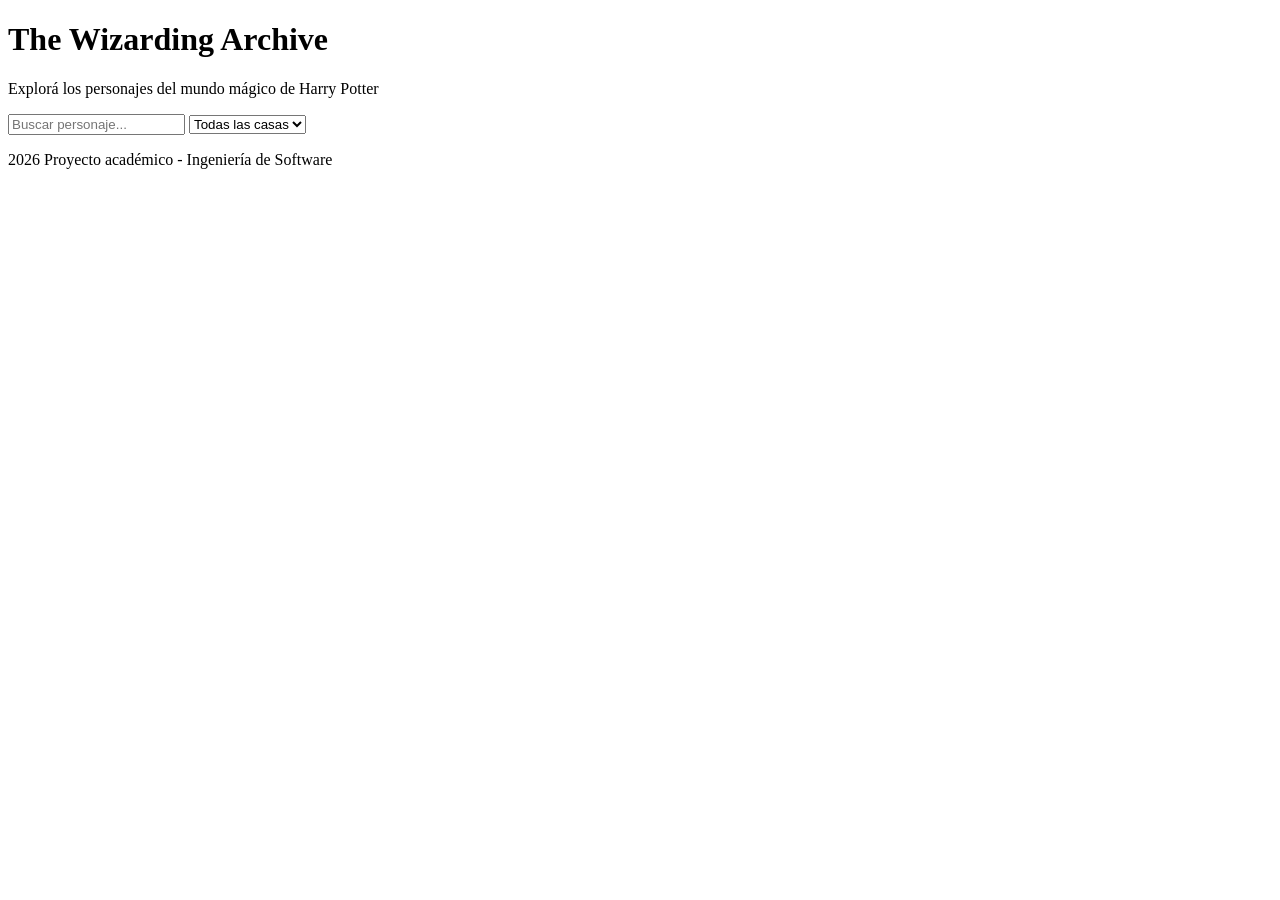
==== index.html @ 2169b999 "Crear estructura inicial del proyecto" ====
<!DOCTYPE html>
<html lang="es">
<head>
    <meta charset="UTF-8">
    <meta name="viewport" content="width=device-width, initial-scale=1.0">
    <title>The Wizarding Archive</title>

    <link rel="stylesheet" href="css/styles.css">
</head>
<body>
    <header>
        <h1>The Wizarding Archive</h1>
        <p>Explorá los personajes del mundo mágico de Harry Potter</p>
    </header>

    <main>
        <section class="filters">
            <input
                type="text"
                id="searchInput"
                placeholder="Buscar personaje..."
            >
            <select id="houseFilter">
                <option value="">Todas las casas</option>
                <option value="Gryffindor">Gryffindor</option>
                <option value="Hufflepuff">Hufflepuff</option>
                <option value="Ravenclaw">Ravenclaw</option>
                <option value="Slytherin">Slytherin</option>
            </select>
        </section>

        <section id="charactersContainer">
            <!-- Los personajes se insertarán aquí -->
        </section>
    </main>

    <footer>
        <p>2026 Proyecto académico - Ingeniería de Software</p>
    </footer>

    <script src="js/script.js"></script>
</body>
</html>
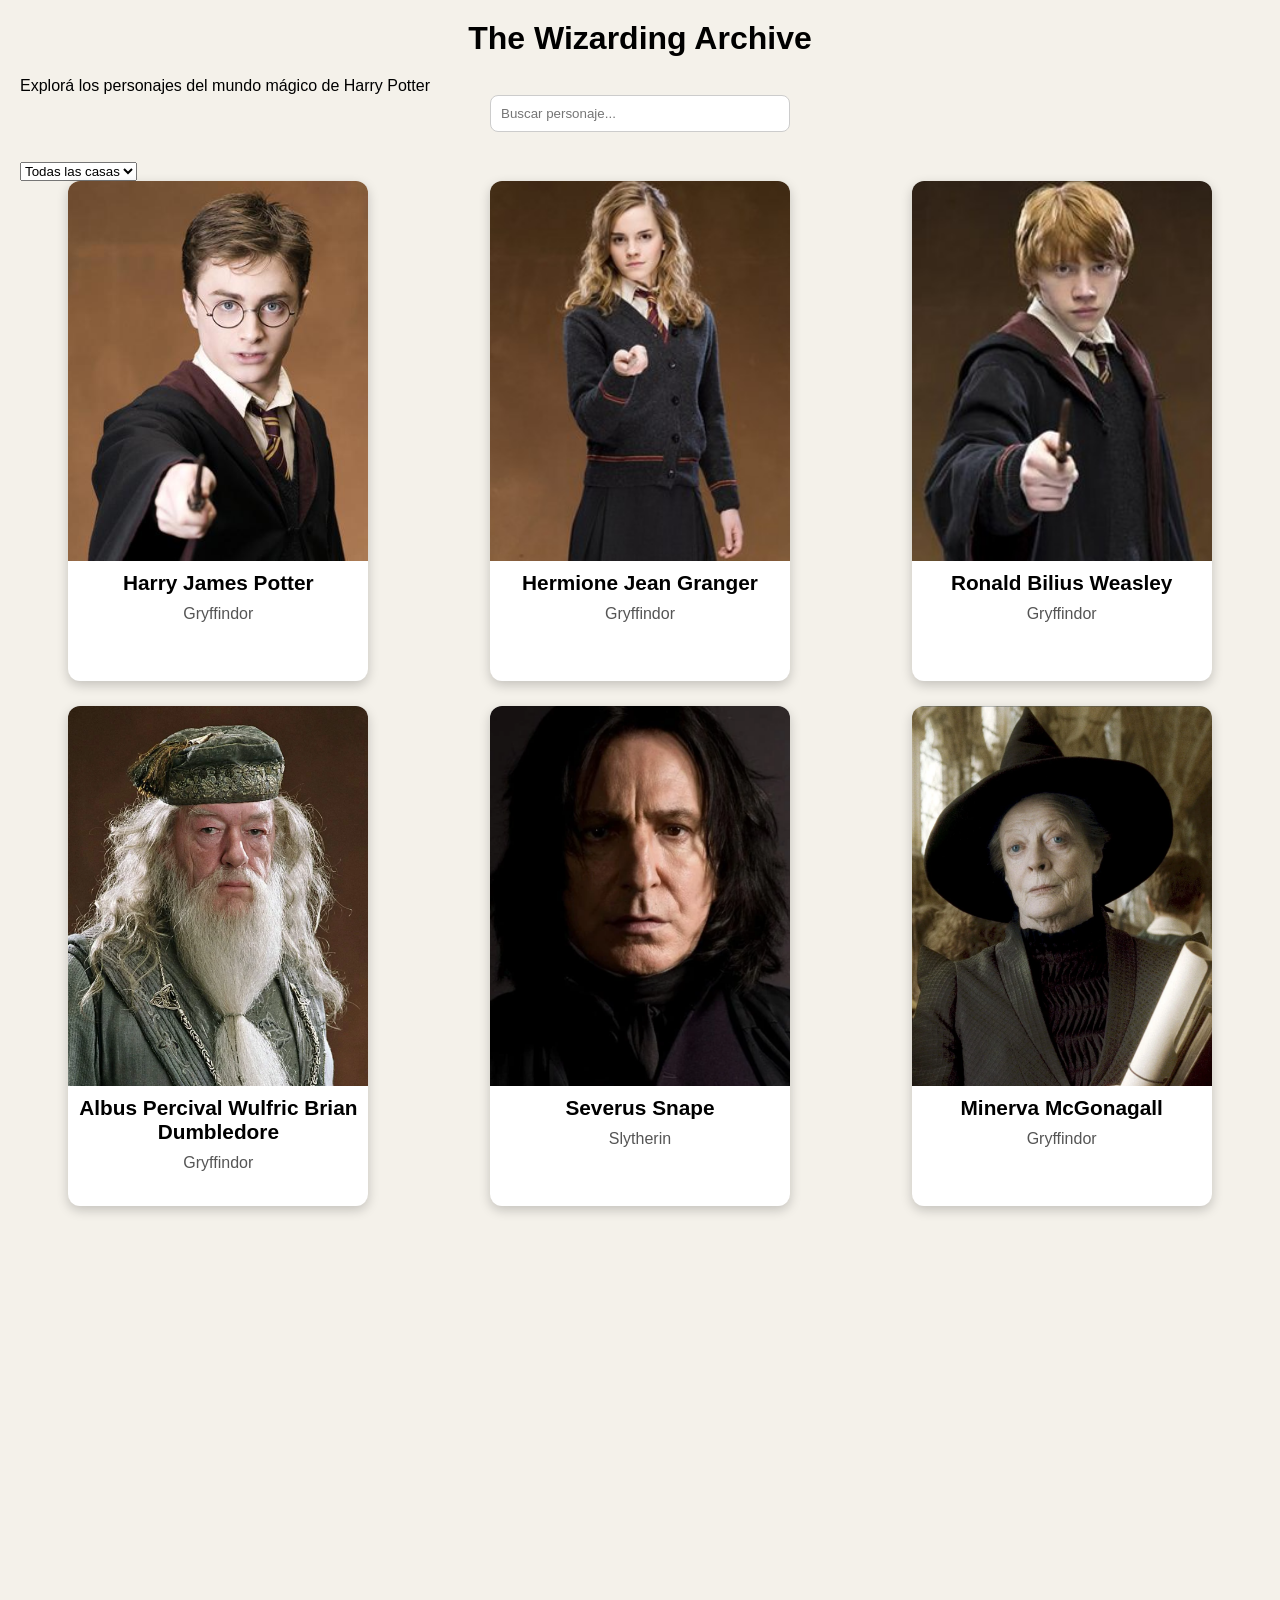
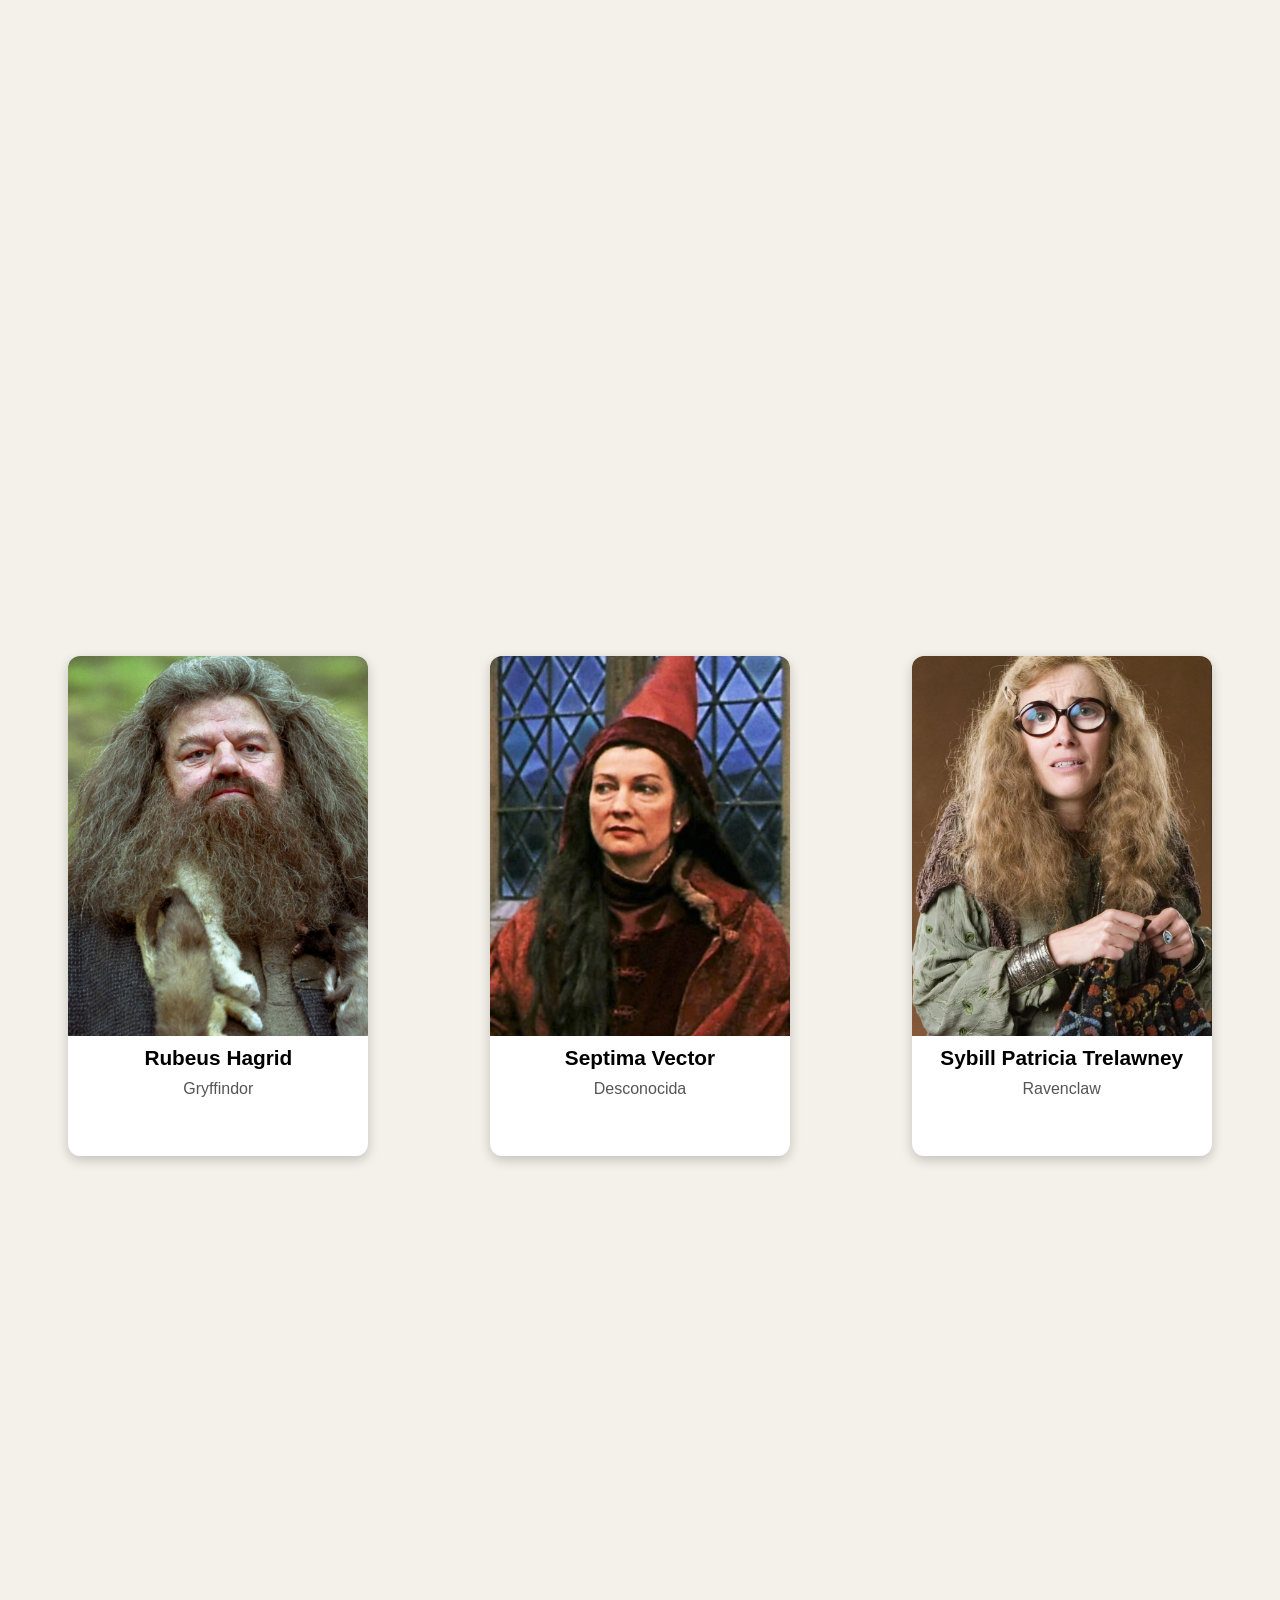
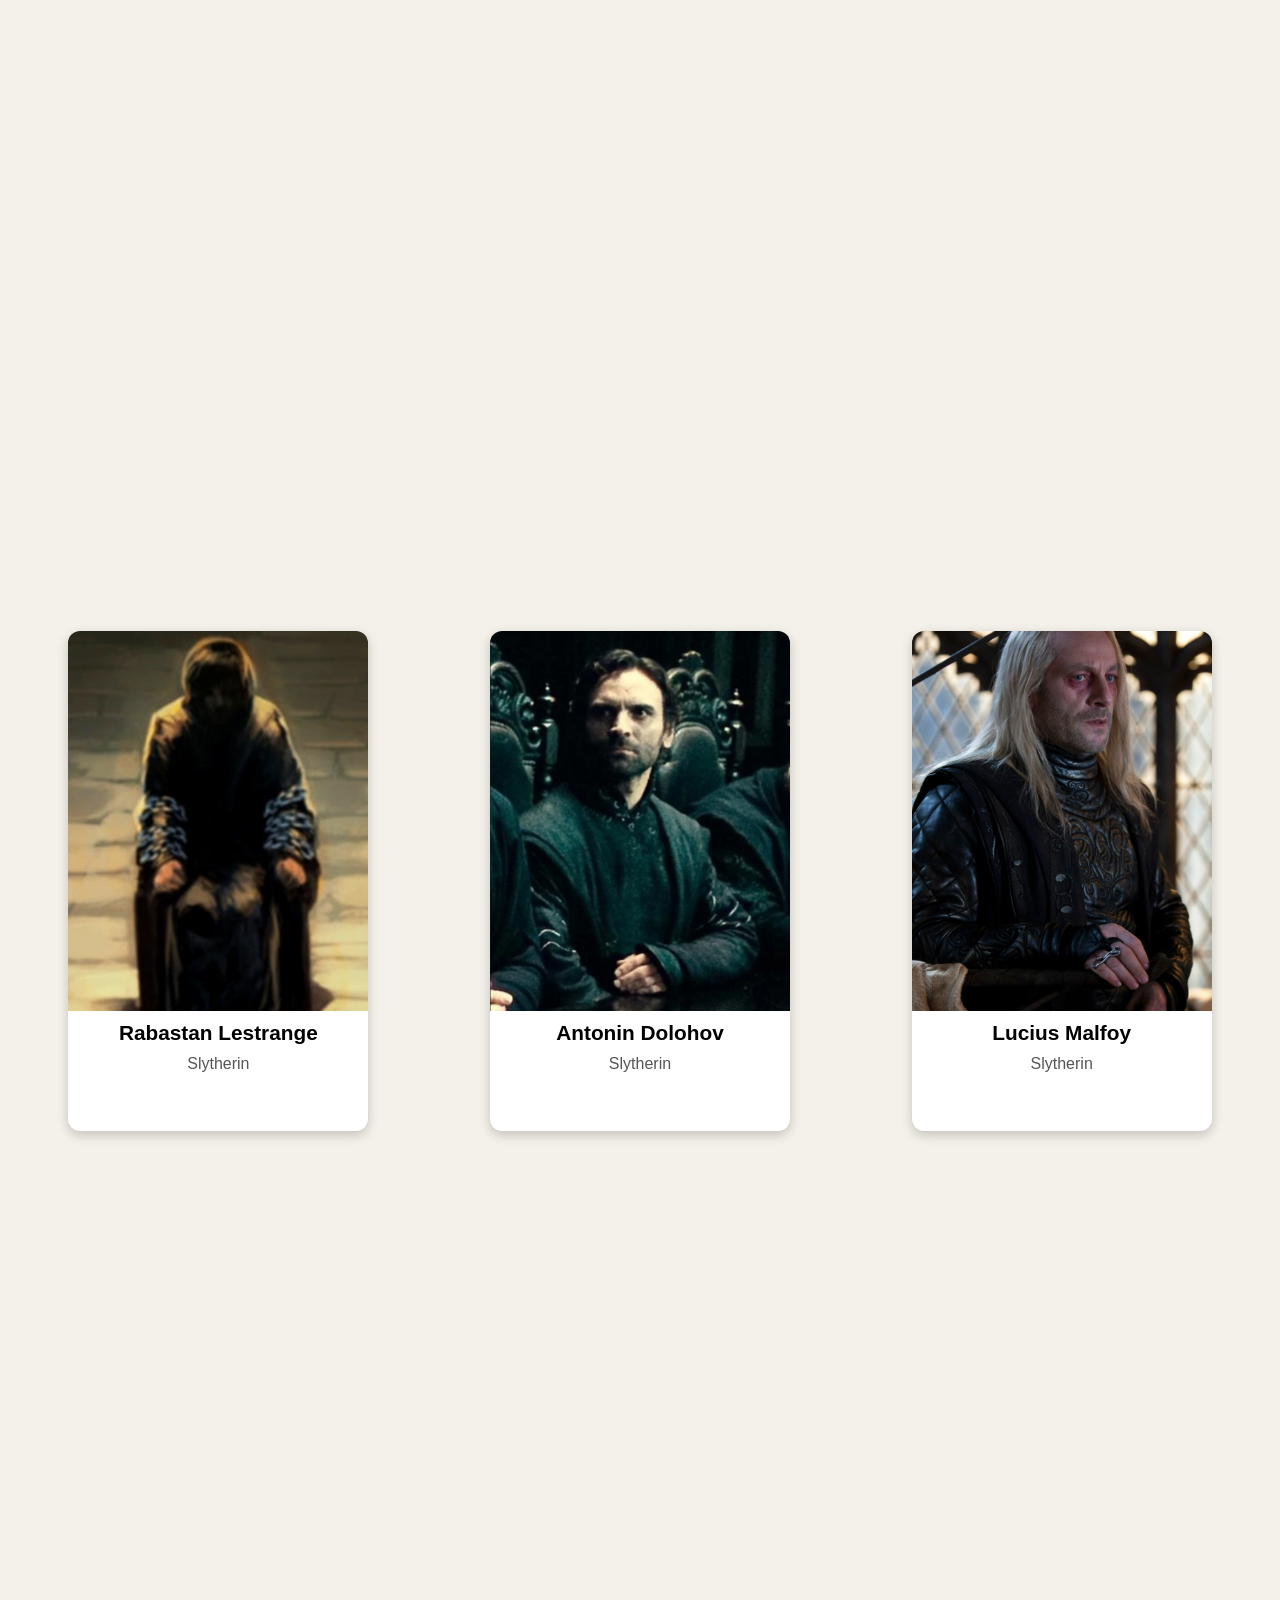
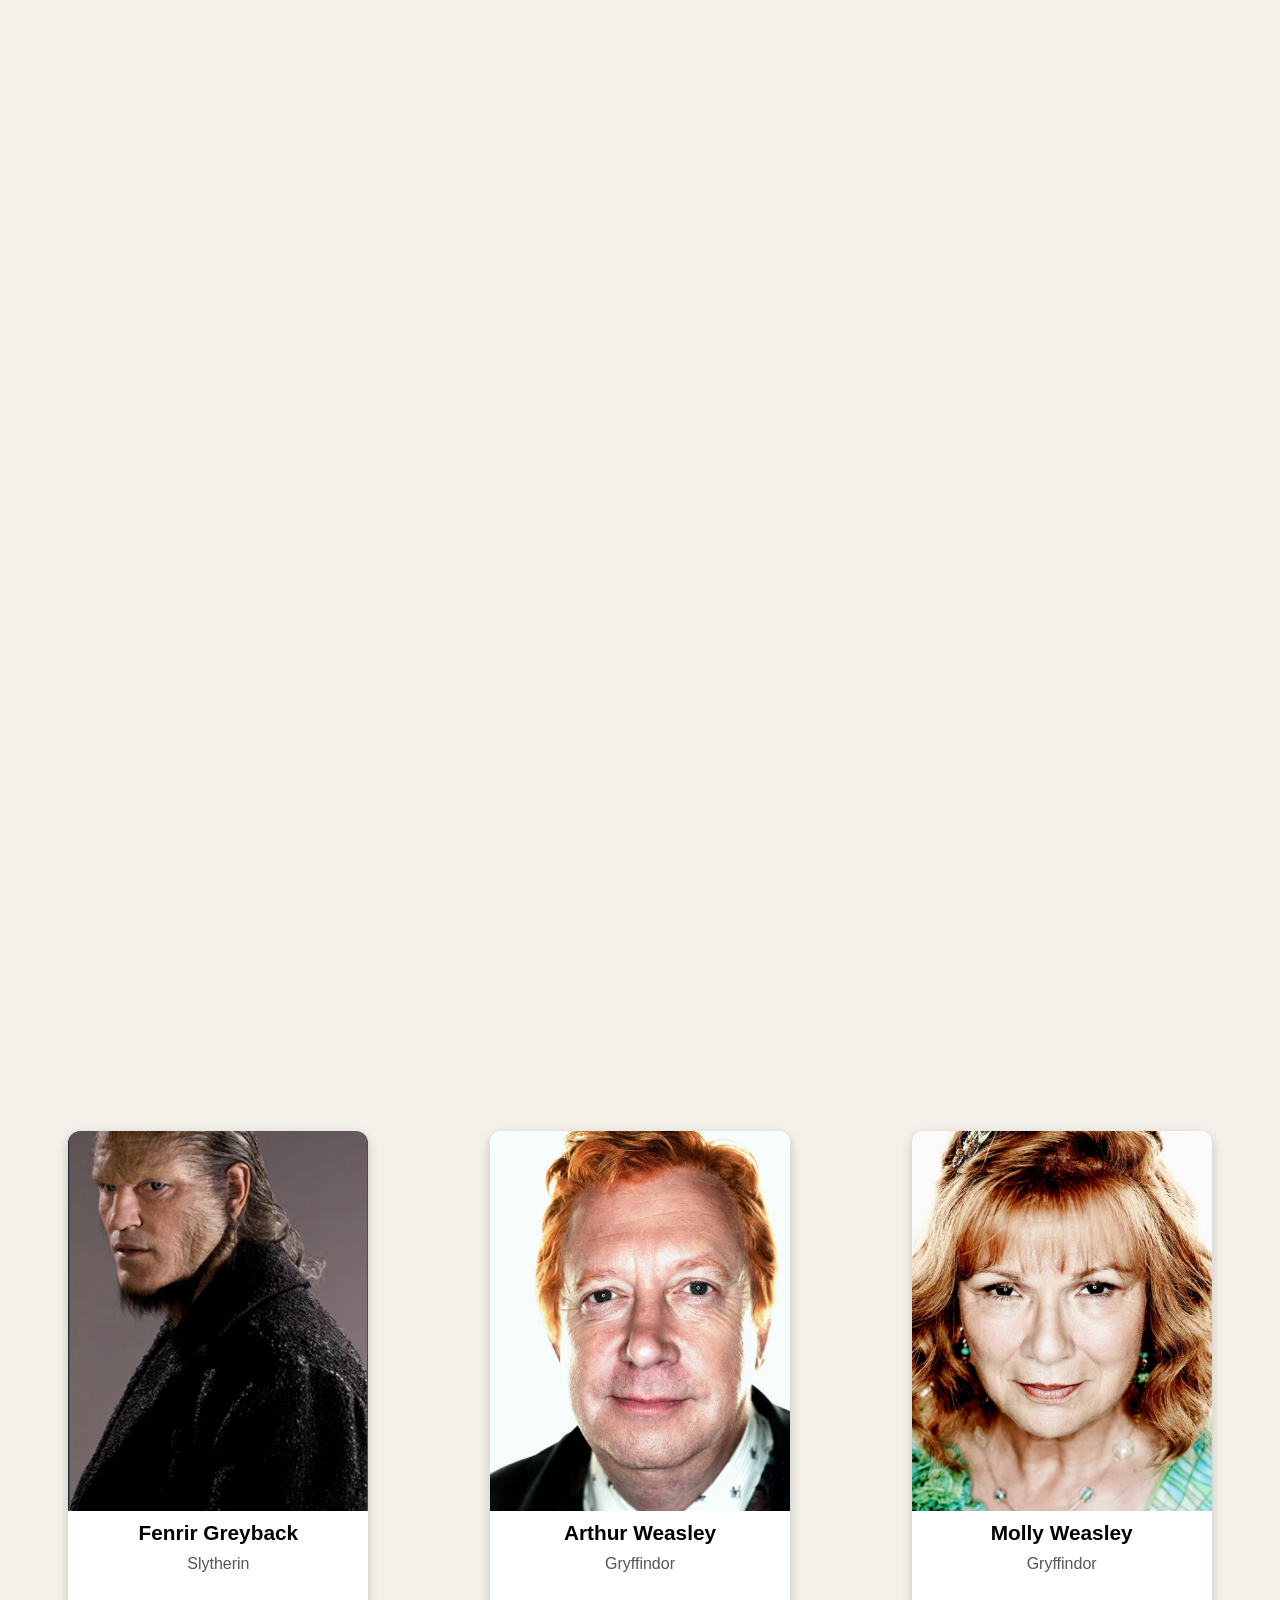
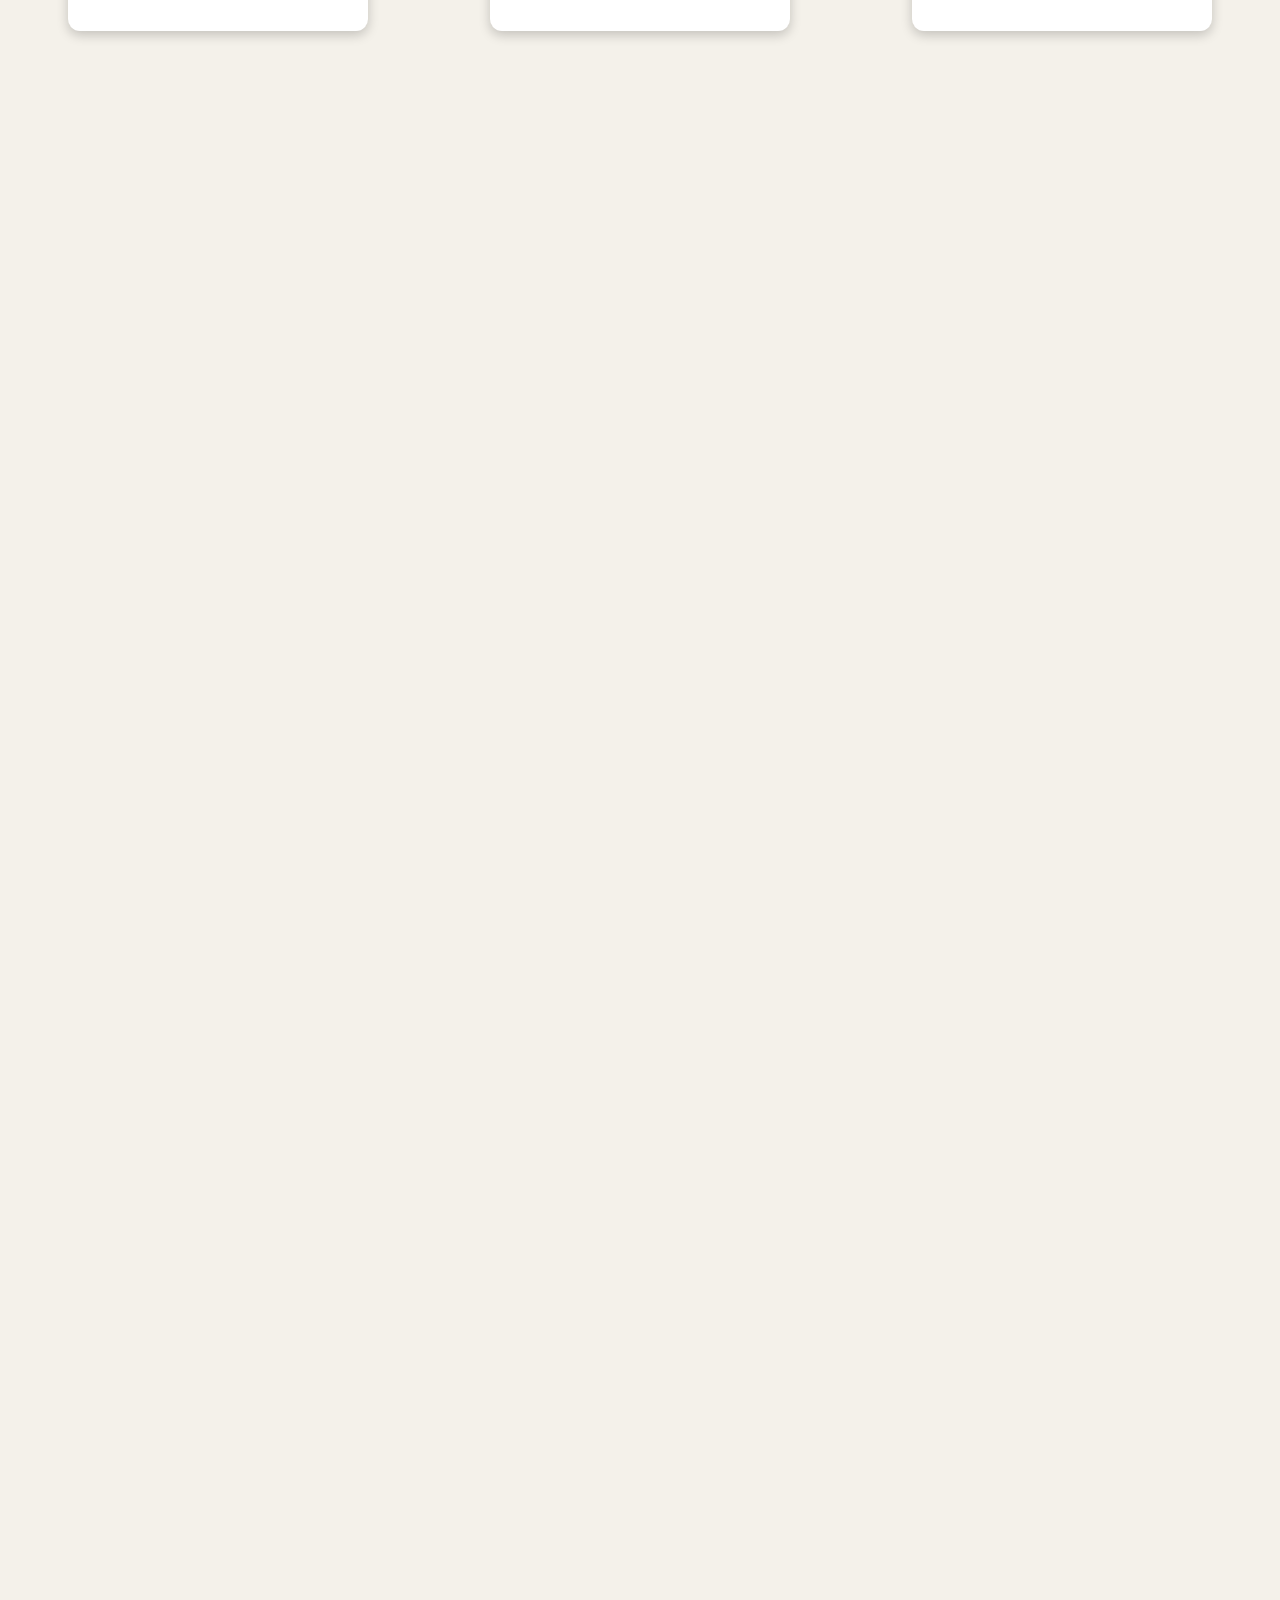
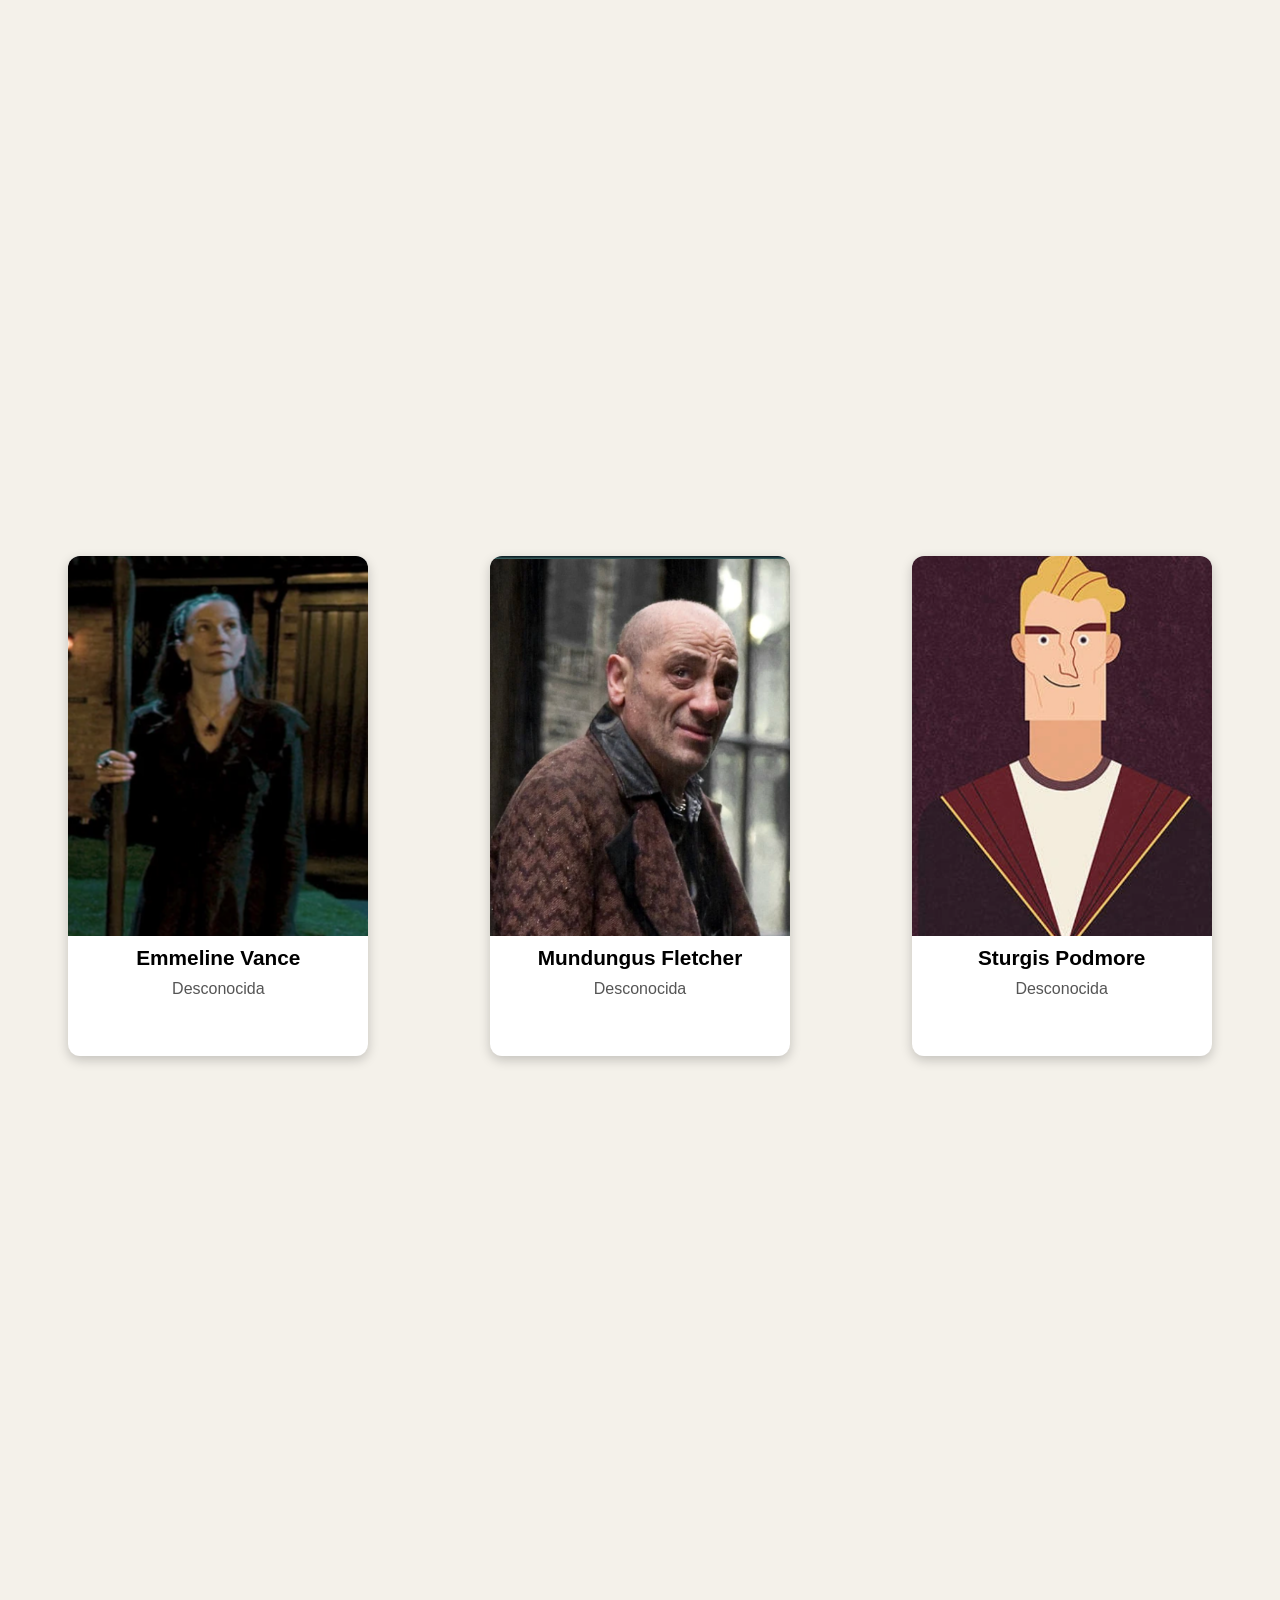
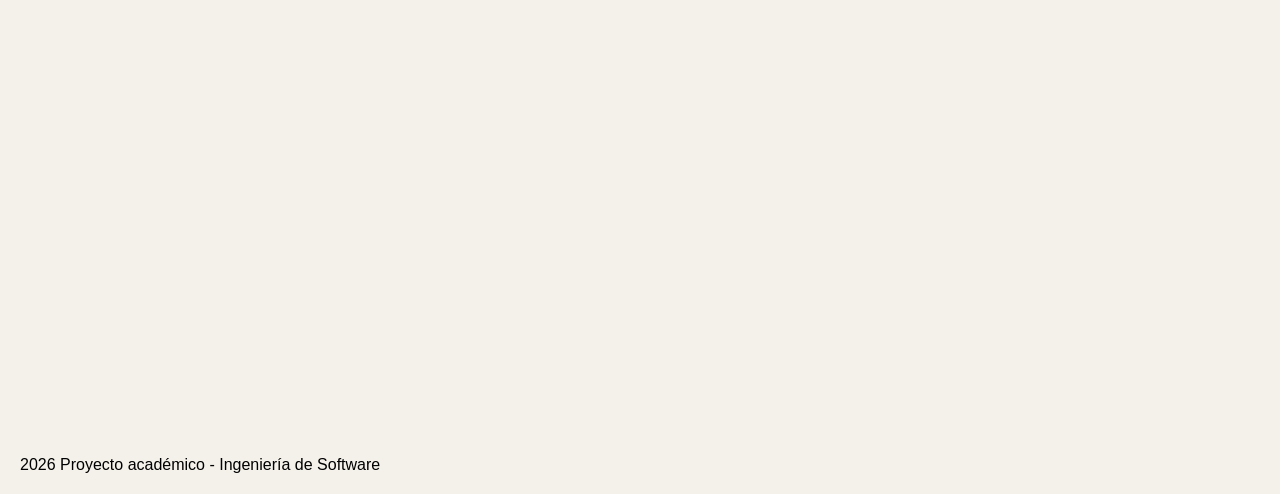
==== commit 03dbf399: "Agregamos estructura CSS y JS, y README.md" ====
--- a/index.html
+++ b/index.html
@@ -5,7 +5,7 @@
     <meta name="viewport" content="width=device-width, initial-scale=1.0">
     <title>The Wizarding Archive</title>
 
-    <link rel="stylesheet" href="css/styles.css">
+    <link rel="stylesheet" href="css/style.css">
 </head>
 <body>
     <header>
@@ -29,9 +29,7 @@
             </select>
         </section>
 
-        <section id="charactersContainer">
-            <!-- Los personajes se insertarán aquí -->
-        </section>
+        <section id="charactersContainer"></section>
     </main>
 
     <footer>
--- a/css/style.css
+++ b/css/style.css
@@ -0,0 +1,133 @@
+/* RESET BÁSICO */
+
+* {
+    margin: 0;
+    padding: 0;
+    box-sizing: border-box;
+}
+
+/* PÁGINA */
+
+body {
+    font-family: Arial, sans-serif;
+    background-color: #f4f1ea;
+    padding: 20px;
+}
+
+h1 {
+    text-align: center;
+    margin-bottom: 20px;
+}
+
+#searchInput {
+    display: block;
+    width: 300px;
+    margin: 0 auto 30px auto;
+    padding: 10px;
+    border: 1px solid #ccc;
+    border-radius: 8px;
+}
+
+/* CONTENEDOR DE TARJETAS */
+
+#charactersContainer {
+    display: grid;
+    grid-template-columns: repeat(auto-fill, minmax(300px, 1fr));
+    gap: 25px;
+    justify-items: center;
+}
+
+/* TARJETA */
+
+.character-card {
+    width: 300px;
+    height: 500px;
+    perspective: 1000px;
+}
+
+/* CONTENIDO INTERNO */
+
+.card-inner {
+    position: relative;
+    width: 100%;
+    height: 100%;
+    transition: transform 0.8s;
+    transform-style: preserve-3d;
+}
+
+/* EFECTO FLIP */
+
+.character-card:hover .card-inner {
+    transform: rotateY(180deg);
+}
+
+/* FRENTE Y DORSO */
+
+.card-front,
+.card-back {
+    position: absolute;
+    width: 100%;
+    height: 100%;
+
+    border-radius: 12px;
+    overflow: hidden;
+
+    backface-visibility: hidden;
+
+    box-shadow: 0 4px 12px rgba(0, 0, 0, 0.2);
+
+    background-color: white;
+}
+
+/* FRENTE */
+
+.card-front {
+    display: flex;
+    flex-direction: column;
+}
+
+/* IMAGEN */
+
+.card-front img {
+    width: 100%;
+    height: 380px;
+    object-fit: cover;
+}
+
+/* NOMBRE */
+
+.card-front h2 {
+    text-align: center;
+    margin: 10px;
+    font-size: 1.3rem;
+}
+
+/* CASA */
+
+.card-front p {
+    text-align: center;
+    color: #555;
+    margin-bottom: 10px;
+}
+
+/* DORSO */
+
+.card-back {
+    transform: rotateY(180deg);
+
+    padding: 15px;
+
+    overflow-y: auto;
+}
+
+/* TEXTO DEL DORSO */
+
+.card-back p {
+    margin-bottom: 8px;
+    line-height: 1.4;
+    font-size: 0.9rem;
+}
+
+.card-back strong {
+    color: #333;
+}
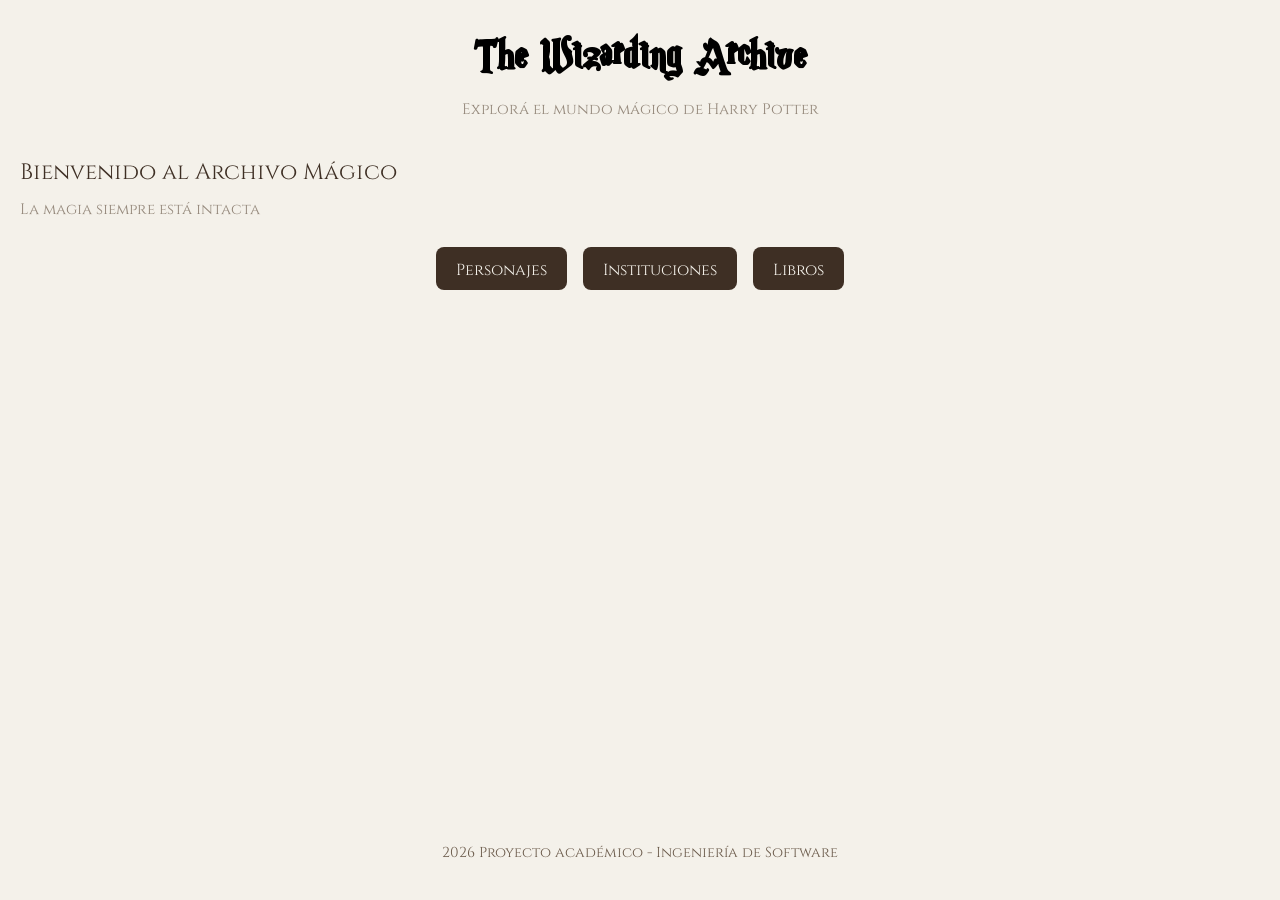
==== commit 614d7e05: "Se agregan detalles estilísticos" ====
--- a/index.html
+++ b/index.html
@@ -10,26 +10,23 @@
 <body>
     <header>
         <h1>The Wizarding Archive</h1>
-        <p>Explorá los personajes del mundo mágico de Harry Potter</p>
+        <p class="subtitle">Explorá el mundo mágico de Harry Potter</p>
     </header>
 
     <main>
-        <section class="filters">
-            <input
-                type="text"
-                id="searchInput"
-                placeholder="Buscar personaje..."
-            >
-            <select id="houseFilter">
-                <option value="">Todas las casas</option>
-                <option value="Gryffindor">Gryffindor</option>
-                <option value="Hufflepuff">Hufflepuff</option>
-                <option value="Ravenclaw">Ravenclaw</option>
-                <option value="Slytherin">Slytherin</option>
-            </select>
+        <section class="home">
+            <h2>Bienvenido al Archivo Mágico</h2>
+
+            <p class="subtitle2">
+                La magia siempre está intacta
+            </p>
+
+            <div class="navigation-cards">
+                <a href="characters.html">Personajes</a>
+                <a href="institutions.html">Instituciones</a>
+                <a href="books.html">Libros</a>
+            </div>
         </section>
-
-        <section id="charactersContainer"></section>
     </main>
 
     <footer>
--- a/css/style.css
+++ b/css/style.css
@@ -1,3 +1,17 @@
+@font-face {
+    font-family: "MagicSchool";
+    src: url("/assets/fonts/magic_school/MagicSchoolOne.ttf") format("truetype");
+    font-weight: normal;
+    font-style: normal;
+}
+
+@font-face {
+    font-family: "Cinzel";
+    src: url("/assets/fonts/cinzel/Cinzel-Regular.otf") format("truetype");
+    font-weight: normal;
+    font-style: normal;
+}
+
 /* RESET BÁSICO */
 
 * {
@@ -7,16 +21,57 @@
 }
 
 /* PÁGINA */
+main {
+    flex: 1;
+}
+
+html, body {
+    height: 100%;
+}
 
 body {
+    display: flex;
+    flex-direction: column;
+    min-height: 100vh;
     font-family: Arial, sans-serif;
     background-color: #f4f1ea;
     padding: 20px;
 }
 
+header {
+    text-align: center;
+    margin-bottom: 40px;
+}
+
 h1 {
-    text-align: center;
-    margin-bottom: 20px;
+    font-family: 'MagicSchool', serif;
+    font-size: 3rem;
+    margin-bottom: 8px;
+}
+
+h2 {
+    font-family: "Cinzel", serif;
+    font-size: 1.4rem;
+    font-weight: 500;
+    margin-bottom: 16px;
+    color: #3e2f24;
+}
+
+.subtitle {
+    font-family: 'Cinzel', sans-serif;
+    font-size: 0.95rem;
+    color: #6b5b4b;
+    opacity: 0.7;
+    margin-bottom: 0;
+}
+
+.subtitle2 {
+    font-family: 'Cinzel', sans-serif;
+    text-align: left;
+    font-size: 0.95rem;
+    color: #6b5b4b;
+    opacity: 0.7;
+    margin-bottom: 0;
 }
 
 #searchInput {
@@ -28,9 +83,42 @@
     border-radius: 8px;
 }
 
+.navigation-cards {
+    display: flex;
+    justify-content: center;
+    gap: 16px;
+    margin-top: 30px;
+    margin-bottom: 40px;
+}
+
+.navigation-cards a {
+    text-decoration: none;
+    padding: 12px 20px;
+    border-radius: 8px;
+    background-color: #3e2f24;
+    color: #f4f1ea;
+    font-family: "Cinzel", serif;
+    transition: 0.2 ease;
+}
+
+.navigation-cards a:hover {
+    background-color: #5a4636;
+    transform: translateY(-2px);
+}
+
+footer {
+    font-family: 'Cinzel', serif;
+    text-align: center;
+    padding: 20px;
+    color: #6b5b4b;
+    font-size: 0.9rem;
+}
+
 /* CONTENEDOR DE TARJETAS */
 
-#charactersContainer {
+#charactersContainer,
+#booksContainer,
+#institutionsContainer {
     display: grid;
     grid-template-columns: repeat(auto-fill, minmax(300px, 1fr));
     gap: 25px;
@@ -39,7 +127,9 @@
 
 /* TARJETA */
 
-.character-card {
+.character-card,
+.book-card,
+.institution-card {
     width: 300px;
     height: 500px;
     perspective: 1000px;
@@ -61,6 +151,14 @@
     transform: rotateY(180deg);
 }
 
+.book-card:hover .card-inner {
+    transform: rotateY(180deg);
+}
+
+.institution-card:hover .card-inner {
+    transform: rotateY(180deg);
+}
+
 /* FRENTE Y DORSO */
 
 .card-front,
